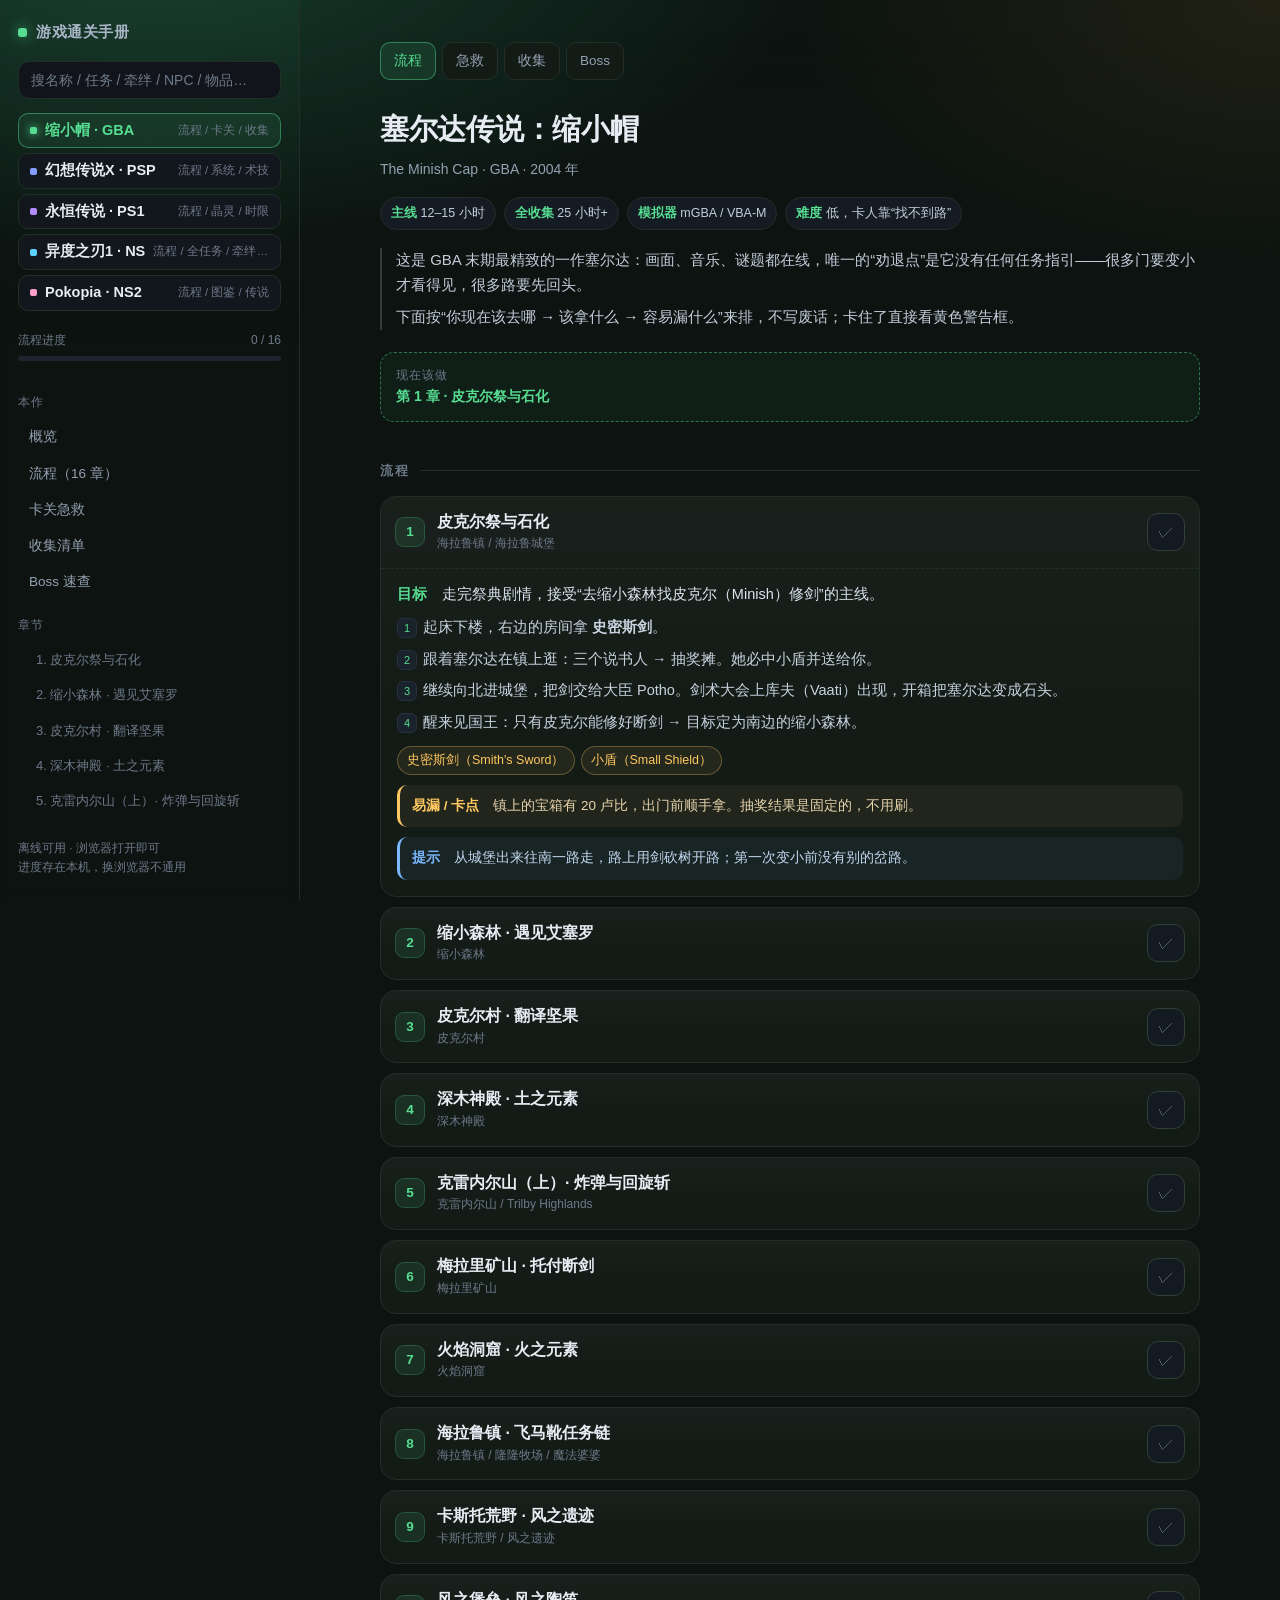
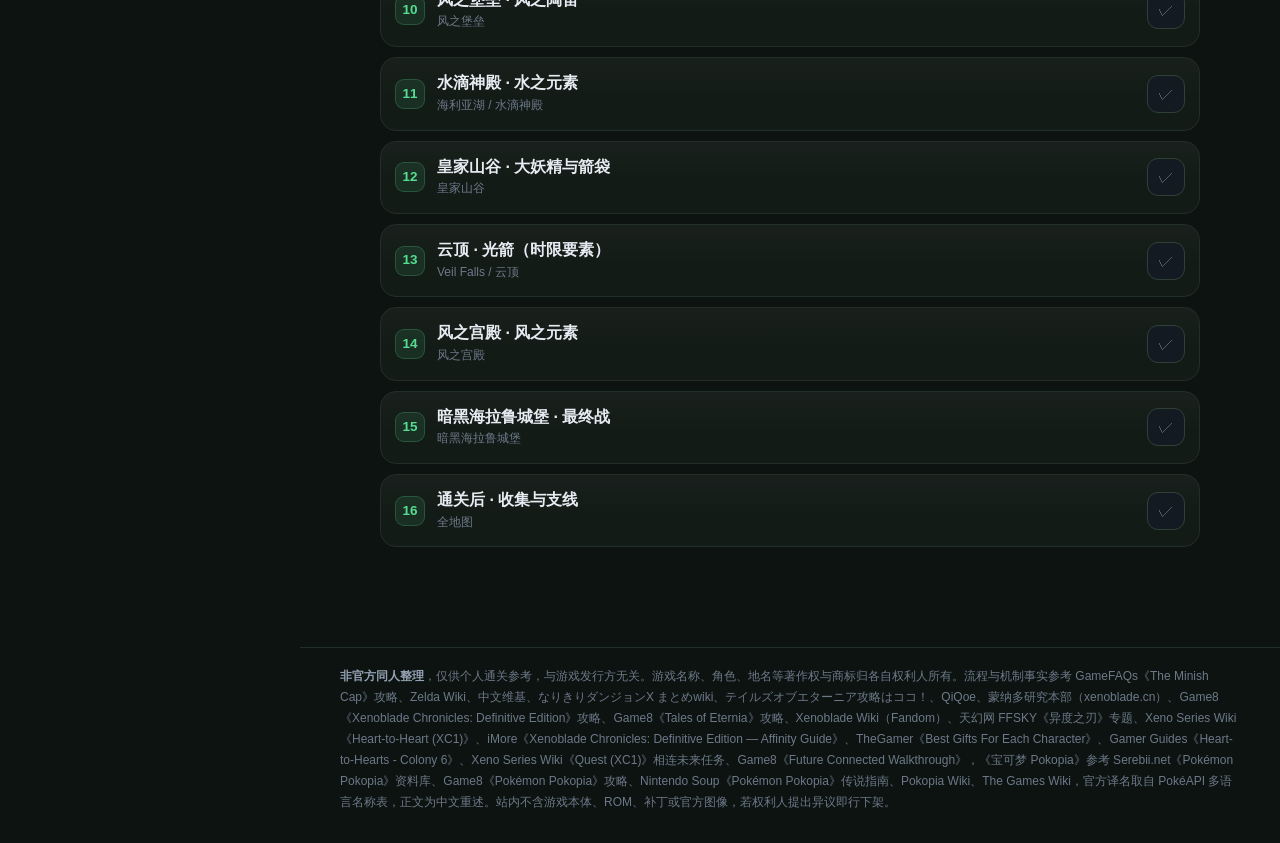
==== index.html @ f16c9466 "fix: 补全精英小队长任务链前置，修正梅妮与多萝缇亚作息 「了解梅妮」「了解多萝缇亚」需先接「精英小队长的苦恼」并由卢希奥尔派去对话才会出现；该任务本身需完成「小姑娘队长的复活」或「信赖」。同时按 " ====
<!doctype html>
<html lang="zh-CN">
<head>
<meta charset="utf-8">
<meta name="viewport" content="width=device-width,initial-scale=1,viewport-fit=cover">
<meta name="theme-color" content="#0d0f13">
<title>游戏通关手册 · 离线边玩边查</title>
<link rel="icon" type="image/svg+xml" href="data:image/svg+xml,%3Csvg xmlns='http://www.w3.org/2000/svg' viewBox='0 0 32 32'%3E%3Crect width='32' height='32' rx='7' fill='%2310161a'/%3E%3Crect x='5' y='6' width='22' height='15' rx='2.5' fill='%2356dd91'/%3E%3Cpath d='M10.5 13.5l4 4 7-7.5' fill='none' stroke='%2310161a' stroke-width='3' stroke-linecap='round' stroke-linejoin='round'/%3E%3Crect x='7' y='24' width='7' height='2.5' rx='1.25' fill='%23849cff'/%3E%3Ccircle cx='23' cy='25.25' r='2' fill='%23ffc861'/%3E%3C/svg%3E">
<link rel="stylesheet" href="assets/themes.css?v=01c5321c00">
<link rel="stylesheet" href="assets/app.css?v=72c8ff312a">
</head>
<body>
<div class="app">
  <aside class="rail">
    <div class="brand"><i></i>游戏通关手册</div>
    <div class="search"><input id="search" type="search" placeholder="搜名称 / 任务 / 牵绊 / NPC / 物品…" autocomplete="off"></div>
    <div class="gtabs" id="gtabs"></div>
    <div class="pwrap">
      <div class="ptext"><span>流程进度</span><span id="ptext">0 / 0</span></div>
      <div class="pbar"><i id="pfill"></i></div>
    </div>
    <div class="pwrap hidden" id="qpwrap">
      <div class="ptext"><span>任务进度</span><span id="qptext">0 / 0</span></div>
      <div class="pbar"><i id="qfillrail"></i></div>
    </div>
    <nav class="toc" id="toc"></nav>
    <div class="railfoot">离线可用 · 浏览器打开即可<br>进度存在本机，换浏览器不通用</div>
  </aside>
  <main class="main" id="main"></main>
  <footer class="sitefoot">
    <p><b>非官方同人整理</b>，仅供个人通关参考，与游戏发行方无关。游戏名称、角色、地名等著作权与商标归各自权利人所有。流程与机制事实参考 GameFAQs《The Minish Cap》攻略、Zelda Wiki、中文维基、なりきりダンジョンX まとめwiki、テイルズオブエターニア攻略はココ！、QiQoe、蒙纳多研究本部（xenoblade.cn）、Game8《Xenoblade Chronicles: Definitive Edition》攻略、Game8《Tales of Eternia》攻略、Xenoblade Wiki（Fandom）、天幻网 FFSKY《异度之刃》专题、Xeno Series Wiki《Heart-to-Heart (XC1)》、iMore《Xenoblade Chronicles: Definitive Edition — Affinity Guide》、TheGamer《Best Gifts For Each Character》、Gamer Guides《Heart-to-Hearts - Colony 6》、Xeno Series Wiki《Quest (XC1)》相连未来任务、Game8《Future Connected Walkthrough》，《宝可梦 Pokopia》参考 Serebii.net《Pokémon Pokopia》资料库、Game8《Pokémon Pokopia》攻略、Nintendo Soup《Pokémon Pokopia》传说指南、Pokopia Wiki、The Games Wiki，官方译名取自 PokéAPI 多语言名称表，正文为中文重述。站内不含游戏本体、ROM、补丁或官方图像，若权利人提出异议即行下架。</p>
  </footer>
</div>

<script src="games/index.js?v=c84b91ca70"></script>
<script src="games/minish.js?v=9f9f1a98af"></script>
<script src="games/topx.js?v=1f91eafa92"></script>
<script src="games/eternia.js?v=f0f1a03f9b"></script>
<script src="games/xenoblade.js?v=1e74885cb1"></script>
<script src="games/pokopia.js?v=9dfd75a14d"></script>
<script src="assets/app.js?v=1334a7f9ec"></script>
</body>
</html>
---- assets/themes.css ----
:root{--bg:#0c1310;--panel:#131b17;--panel2:#18211c;--line:#222f28;--line2:#2f4037;--acc:#56dd91;--acc2:#ffc861;--acc-ink:#052a1b;--done-title:#a7bcb0;--focus:#3d6a55;--glow1:rgba(38,124,90,.40);--glow2:rgba(150,112,40,.15);--pbar-a:#33b877;--pbar-b:#8ef0bd;--a04:rgba(86,221,145,.04);--a06:rgba(86,221,145,.06);--a09:rgba(86,221,145,.09);--a10:rgba(86,221,145,.10);--a12:rgba(86,221,145,.12);--a15:rgba(86,221,145,.15);--a22:rgba(86,221,145,.22);--a28:rgba(86,221,145,.28);--a45:rgba(86,221,145,.45);--a70:rgba(86,221,145,.70)}
body[data-game="topx"]{--bg:#0a0c15;--panel:#131728;--panel2:#191e32;--line:#242a41;--line2:#323a58;--acc:#849cff;--acc2:#ffcf70;--acc-ink:#0a1030;--done-title:#a9b4d2;--focus:#4a5a9a;--glow1:rgba(46,62,152,.45);--glow2:rgba(118,72,168,.22);--pbar-a:#5a74e0;--pbar-b:#a9b8ff;--a04:rgba(132,156,255,.04);--a06:rgba(132,156,255,.06);--a09:rgba(132,156,255,.09);--a10:rgba(132,156,255,.10);--a12:rgba(132,156,255,.12);--a15:rgba(132,156,255,.15);--a22:rgba(132,156,255,.22);--a28:rgba(132,156,255,.28);--a45:rgba(132,156,255,.45);--a70:rgba(132,156,255,.70)}
body[data-game="eternia"]{--bg:#0b0a14;--panel:#141223;--panel2:#1a1730;--line:#272342;--line2:#353056;--acc:#b48cff;--acc2:#7ee0ff;--acc-ink:#170b33;--done-title:#b3aecb;--focus:#5b4a86;--glow1:rgba(88,56,168,.44);--glow2:rgba(36,118,150,.20);--pbar-a:#8a6be0;--pbar-b:#d4bcff;--a04:rgba(180,140,255,.04);--a06:rgba(180,140,255,.06);--a09:rgba(180,140,255,.09);--a10:rgba(180,140,255,.10);--a12:rgba(180,140,255,.12);--a15:rgba(180,140,255,.15);--a22:rgba(180,140,255,.22);--a28:rgba(180,140,255,.28);--a45:rgba(180,140,255,.45);--a70:rgba(180,140,255,.70)}
body[data-game="xenoblade"]{--bg:#071018;--panel:#0e1a24;--panel2:#132330;--line:#1c2f3d;--line2:#294253;--acc:#5ad1ff;--acc2:#ffcb6b;--acc-ink:#031824;--done-title:#a5bccb;--focus:#2b5f7a;--glow1:rgba(30,112,160,.44);--glow2:rgba(170,58,58,.16);--pbar-a:#2f9fd0;--pbar-b:#9be9ff;--a04:rgba(90,209,255,.04);--a06:rgba(90,209,255,.06);--a09:rgba(90,209,255,.09);--a10:rgba(90,209,255,.10);--a12:rgba(90,209,255,.12);--a15:rgba(90,209,255,.15);--a22:rgba(90,209,255,.22);--a28:rgba(90,209,255,.28);--a45:rgba(90,209,255,.45);--a70:rgba(90,209,255,.70)}
body[data-game="pokopia"]{--bg:#140d12;--panel:#1e1520;--panel2:#261a28;--line:#33253a;--line2:#48344f;--acc:#ff9ecb;--acc2:#ffd166;--acc-ink:#2a0a1c;--done-title:#c6aebc;--focus:#7a4163;--glow1:rgba(170,70,125,.40);--glow2:rgba(90,150,120,.14);--pbar-a:#d9659f;--pbar-b:#ffc4de;--a04:rgba(255,158,203,.04);--a06:rgba(255,158,203,.06);--a09:rgba(255,158,203,.09);--a10:rgba(255,158,203,.10);--a12:rgba(255,158,203,.12);--a15:rgba(255,158,203,.15);--a22:rgba(255,158,203,.22);--a28:rgba(255,158,203,.28);--a45:rgba(255,158,203,.45);--a70:rgba(255,158,203,.70)}
---- assets/app.css ----
/* 主题变量在 assets/themes.css，由构建从各作数据的 theme 生成 */

  *{box-sizing:border-box;-webkit-tap-highlight-color:transparent}
  html,body{height:100%}
  body{
    margin:0;color:#e7ecf3;
    font:16px/1.65 -apple-system,BlinkMacSystemFont,"PingFang SC","Hiragino Sans GB","Microsoft YaHei","Noto Sans SC",sans-serif;
    background:
      radial-gradient(1100px 520px at 12% -8%, var(--glow1), transparent 62%),
      radial-gradient(900px 500px at 100% 0%, var(--glow2), transparent 55%),
      var(--bg);
    background-attachment:fixed;
  }
  .app{display:grid;grid-template-columns:300px minmax(0,1fr);min-height:100vh;min-height:100dvh}

  /* ---------- rail ---------- */
  .rail{
    position:sticky;top:0;height:100vh;height:100dvh;overflow:auto;
    display:flex;flex-direction:column;
    padding:20px 18px 24px;
    border-right:1px solid var(--line);
    background:linear-gradient(180deg, var(--a04), transparent 40%);
    backdrop-filter:blur(6px);
  }
  .rail > *{flex:none}
  .brand{display:flex;align-items:center;gap:9px;font-weight:700;letter-spacing:.04em;font-size:15px;color:#a9b6c6}
  .brand i{width:9px;height:9px;border-radius:3px;background:var(--acc);display:block;box-shadow:0 0 14px var(--a70)}
  .search{margin:16px 0 14px}
  .search input{
    width:100%;padding:10px 12px;border-radius:11px;border:1px solid var(--line);
    background:#11151b;color:#e7ecf3;font-size:14px;outline:none;
  }
  .search input:focus{border-color:var(--focus);box-shadow:0 0 0 3px var(--a10)}
  .search input::placeholder{color:#6d7989}

  .gtabs{display:flex;flex-direction:column;gap:5px;margin-bottom:16px}
  .gtab{
    display:flex;align-items:center;gap:8px;
    text-align:left;padding:7px 11px;border-radius:10px;cursor:pointer;
    border:1px solid var(--line);background:#12161d;color:#94a1b2;
    font-size:14px;line-height:1.35;transition:background-color .2s,border-color .2s;
  }
  .gtab b{display:flex;align-items:center;flex:none;font-size:14.5px;color:#e7ecf3;font-weight:600;white-space:nowrap}
  .gtab b::before{content:"";flex:none;width:7px;height:7px;border-radius:2px;margin-right:8px;background:var(--dot)}
  .gtab.on b::before{box-shadow:0 0 9px currentColor}
  .gtab span{flex:1;min-width:0;text-align:right;font-size:11.5px;color:#6d7989;white-space:nowrap;overflow:hidden;text-overflow:ellipsis}
  .gtab.on{border-color:var(--a45);background:var(--a09)}
  .gtab.on b{color:var(--acc)}

  .pwrap{margin:4px 0 18px}
  .ptext{display:flex;justify-content:space-between;font-size:12px;color:#6d7989;margin-bottom:6px}
  .pbar{height:5px;border-radius:99px;background:#1e242d;overflow:hidden}
  .pbar i{display:block;height:100%;width:0;border-radius:99px;background:linear-gradient(90deg,var(--pbar-a),var(--pbar-b));transition:width .3s}

  .toc{display:flex;flex-direction:column;gap:2px;flex:1 1 auto;min-height:0;overflow-y:auto;overscroll-behavior:contain}
  .toc .tgroup{font-size:11.5px;letter-spacing:.12em;color:#6d7989;margin:14px 0 6px;text-transform:uppercase}
  .toc a{
    display:block;padding:6px 9px;border-radius:8px;color:#94a1b2;
    text-decoration:none;font-size:13.5px;border-left:2px solid transparent;
  }
  .toc a:hover{background:#151a21;color:#e7ecf3}
  .toc a.sub{padding-left:16px;font-size:13px;color:#6d7989}
  .toc a.sub.done{color:var(--done-title);text-decoration:line-through;opacity:.65}
  .railfoot{margin-top:22px;font-size:11.5px;color:#6d7989;line-height:1.6}

  .sitefoot{grid-column:2;border-top:1px solid var(--line);padding:18px 40px 30px;
    font-size:12px;color:#6d7989;line-height:1.75}
  .sitefoot p{margin:0 auto;max-width:900px}
  .sitefoot b{color:#93a1b3;font-weight:600}

  /* ---------- main ---------- */
  .main{padding:34px 40px 90px;max-width:900px;width:100%;margin:0 auto}

  .hero h1{margin:6px 0 4px;font-size:29px;letter-spacing:-.01em}
  .hero .sub{color:#94a1b2;font-size:14px}
  .metas{display:flex;flex-wrap:wrap;gap:8px;margin:16px 0 18px}
  .meta{font-size:12.5px;color:#c3cfdd;background:#151b23;border:1px solid var(--line);padding:5px 10px;border-radius:99px}
  .meta b{color:var(--acc);font-weight:600}
  .intro{color:#c2ccd9;font-size:15px;border-left:2px solid var(--line2);padding-left:14px;margin:0 0 22px}
  .intro p{margin:0 0 8px}
  .intro p:last-child{margin:0}

  .next{
    display:flex;gap:12px;align-items:center;padding:13px 15px;margin:0 0 30px;
    border-radius:14px;border:1px dashed var(--a45);background:var(--a06);
    font-size:14px;color:#cfe0ea;
  }
  .next b{color:var(--acc)}
  .next .k{font-size:11.5px;color:#6d7989;letter-spacing:.1em}

  .ptabs{position:sticky;top:0;z-index:5;display:flex;gap:6px;overflow-x:auto;margin:0 0 18px;padding:8px 0;background:transparent;-webkit-backdrop-filter:blur(12px);backdrop-filter:blur(12px);scrollbar-width:none}
  .ptabs::-webkit-scrollbar{display:none}
  .ptab{flex:none;font:inherit;font-size:13.5px;padding:7px 13px;border-radius:10px;cursor:pointer;color:#94a1b2;background:var(--panel);border:1px solid var(--line)}
  .ptab:hover{border-color:var(--focus);color:#e7ecf3}
  .ptab.on{color:var(--acc);border-color:var(--a45);background:var(--a10)}
  .qitem,.chapter,[id]{scroll-margin-top:60px}

  h2.sec{font-size:13px;letter-spacing:.16em;color:#6d7989;text-transform:uppercase;margin:38px 0 14px;display:flex;align-items:center;gap:10px}
  h2.sec::after{content:"";flex:1;height:1px;background:var(--line)}

  /* ---------- chapter ---------- */
  .card{border:1px solid var(--line);border-radius:16px;background:linear-gradient(180deg,rgba(255,255,255,.022),transparent 55%),var(--panel);margin-bottom:10px;overflow:hidden}
  .chead{display:flex;align-items:center;gap:12px;padding:14px 14px;cursor:pointer;user-select:none}
  .cnum{
    flex:none;width:30px;height:30px;border-radius:9px;display:grid;place-items:center;
    font-size:13.5px;font-weight:700;color:var(--acc);
    background:var(--a10);border:1px solid var(--a22);
  }
  .ctitle{flex:1;min-width:0}
  .ctitle h3{margin:0;font-size:16px;font-weight:600;line-height:1.35}
  .carea{display:block;font-size:12px;color:#6d7989;margin-top:2px}
  .donebtn{
    flex:none;width:38px;height:38px;border-radius:11px;cursor:pointer;
    border:1px solid var(--line2);background:#141a21;color:#4d5a6b;font-size:16px;
  }
  .donebtn:hover{border-color:var(--focus);color:var(--acc)}
  .chapter.done{border-color:var(--a28);background:linear-gradient(180deg,var(--a04),transparent 60%),var(--panel)}
  .chapter.done .cnum{background:var(--acc);color:var(--acc-ink);border-color:var(--acc)}
  .chapter.done .donebtn{color:var(--acc);border-color:var(--a45);background:var(--a12)}
  .chapter.done h3{color:var(--done-title)}

  .cbody{display:none;padding:2px 16px 16px;border-top:1px dashed var(--line)}
  .chapter.open .cbody{display:block}
  .goal{margin:12px 0 8px;font-size:14.5px;color:#dbe4ee}
  .goal b{color:var(--acc);font-weight:600}
  .xref{color:inherit;text-decoration:underline dotted;text-decoration-color:var(--a45);text-underline-offset:3px;cursor:pointer}
  .xref:hover,.xref:focus-visible{color:var(--acc);text-decoration-color:var(--acc)}

  ol.steps{margin:8px 0 12px;padding:0;list-style:none;counter-reset:s}
  ol.steps li{position:relative;padding-left:26px;margin:7px 0;font-size:14.5px;color:#c8d2de;line-height:1.7}
  ol.steps li::before{
    counter-increment:s;content:counter(s);
    position:absolute;left:0;top:3px;width:18px;height:18px;border-radius:6px;
    display:grid;place-items:center;font-size:11px;color:var(--acc);
    background:#1a232c;border:1px solid #27313d;
  }
  .chips{display:flex;flex-wrap:wrap;gap:6px;margin:10px 0 4px}
  .chip{font-size:12.5px;padding:3px 9px;border-radius:99px;background:#1b2330;border:1px solid #2b3544;color:#a9bdd2}
  .chip.key{color:var(--acc2);border-color:rgba(255,200,97,.3);background:rgba(255,200,97,.07)}
  .jp{font-style:normal;font-size:.84em;color:#6f7b8b;letter-spacing:.01em}
  .warn,.bossbox,.tip{margin:10px 0 0;padding:10px 12px;border-radius:10px;font-size:13.5px;line-height:1.65}
  .warn{border-left:3px solid var(--acc2);background:rgba(255,200,97,.06);color:#e8d5ac}
  .bossbox{border-left:3px solid #ff8a8a;background:rgba(255,138,138,.06);color:#efc5c5}
  .tip{border-left:3px solid #7ab8ff;background:rgba(122,184,255,.06);color:#c2d7ee}
  .warn b,.bossbox b,.tip b{font-weight:700}
  .warn b{color:var(--acc2)} .bossbox b{color:#ff8a8a} .tip b{color:#7ab8ff}

  /* ---------- qa ---------- */
  details.qa{border:1px solid var(--line);border-radius:12px;background:var(--panel);margin-bottom:8px;overflow:hidden}
  details.qa summary{list-style:none;cursor:pointer;padding:14px 14px;font-size:14.5px;display:flex;gap:10px;align-items:flex-start}
  details.qa summary::-webkit-details-marker{display:none}
  details.qa summary::before{content:"?";flex:none;width:20px;height:20px;border-radius:6px;display:grid;place-items:center;font-size:12px;font-weight:700;color:var(--acc2);background:rgba(255,200,97,.1);margin-top:1px}
  details.qa p{margin:0;padding:0 16px 14px 44px;color:#b9c5d3;font-size:14px}

  /* ---------- checklist ---------- */
  .cgroup{border:1px solid var(--line);border-radius:14px;background:var(--panel);padding:6px 6px 8px;margin-bottom:10px}
  .cgroup h4{margin:8px 10px 6px;font-size:12.5px;letter-spacing:.1em;color:#6d7989;display:flex;justify-content:space-between}
  .cgroup h4 span{color:#5b6a7a;letter-spacing:0}
  .cgroup h4.full{color:var(--acc)}
  label.chk{display:flex;gap:10px;align-items:flex-start;padding:10px 10px;border-radius:9px;cursor:pointer;font-size:14px;color:#c6d1de}
  label.chk:hover{background:#181e26}
  label.chk input{
    appearance:none;flex:none;width:19px;height:19px;margin:2px 0 0;border-radius:6px;
    border:1.5px solid #38424f;background:#12171d;cursor:pointer;position:relative;
  }
  label.chk input:checked{background:var(--a15);border-color:var(--acc)}
  label.chk input:checked::after{content:"";position:absolute;left:5px;top:1.5px;width:5px;height:10px;border:solid var(--acc);border-width:0 2px 2px 0;transform:rotate(42deg)}
  label.chk input:checked ~ span{color:#6d7c88;text-decoration:line-through}

  /* ---------- quest tracker ---------- */
  .qhead{border:1px solid var(--line);border-radius:14px;background:var(--panel);padding:13px 14px;margin-bottom:10px}
  .qstats{display:flex;flex-wrap:wrap;align-items:baseline;gap:6px;font-size:13px;color:#94a1b2}
  .qstats b{font-size:18px;color:var(--acc);font-weight:700;line-height:1}
  .qstats .qmax{margin-left:auto;font-size:12px;color:#6d7989}
  .qbar{height:6px;border-radius:99px;background:#1e242d;overflow:hidden;margin:9px 0 8px}
  .qbar i{display:block;height:100%;width:0;border-radius:99px;background:linear-gradient(90deg,var(--pbar-a),var(--pbar-b));transition:width .3s}
  .qnote{font-size:12px;color:#6d7989;line-height:1.55}
  .qnote b{color:var(--acc2);font-weight:600}
  .qchips{display:flex;flex-wrap:wrap;gap:6px;margin:0 0 10px}
  .qchip{font:inherit;font-size:12.5px;padding:5px 10px;border-radius:99px;cursor:pointer;color:#94a1b2;background:#121820;border:1px solid var(--line);line-height:1.3}
  .qchip:hover{border-color:var(--focus);color:#e7ecf3}
  .qchip.on{color:var(--acc);border-color:var(--a45);background:var(--a10)}
  .qchip.sep{margin-left:auto;color:#6d7989}
  .bgroup > .warn{margin:0 0 8px}
  details.qgroup{border:1px solid var(--line);border-radius:12px;background:var(--panel);margin-bottom:8px;overflow:hidden}
  details.qgroup summary{list-style:none;cursor:pointer;padding:10px 12px;display:flex;align-items:center;gap:9px;font-size:13px;color:#a9b6c6;user-select:none}
  details.qgroup summary::-webkit-details-marker{display:none}
  details.qgroup summary::before{content:"▸";flex:none;color:var(--acc);font-size:11px;transition:transform .15s;display:inline-block}
  details.qgroup[open] summary::before{transform:rotate(90deg)}
  details.qgroup summary .qarea{font-weight:600;color:#dbe4ee}
  details.qgroup summary .qcnt{margin-left:auto;font-size:12px;color:#6d7989;font-variant-numeric:tabular-nums}
  details.qgroup summary .qcnt.full{color:var(--acc)}
  details.qgroup .qitems{padding:0 6px 6px;border-top:1px dashed var(--line)}
  label.qitem{padding:8px 9px;align-items:flex-start}
  label.qitem .qbody{flex:1;min-width:0;display:block}
  label.qitem .qname{display:block;font-size:14px;color:#c6d1de;line-height:1.45}
  label.qitem .qmeta{display:flex;flex-wrap:wrap;align-items:center;gap:5px;margin-top:3px;font-size:11.5px;color:#6d7989;line-height:1.5}
  label.qitem .qreward{display:block;margin-top:2px;font-size:11.5px;color:#8f9dab;line-height:1.55}
  label.qitem .qcond{display:block;margin-top:2px;font-size:11.5px;color:#7f93a6;line-height:1.55}
  label.qitem .qobj{display:block;margin-top:1px;font-size:11.5px;color:#77828e;line-height:1.55}
  label.qitem .qgiver{color:#8593a4}
  label.qitem .qdeadline{color:#d9b979}
  .btem{padding:8px 9px;border-radius:9px}
  .btem:hover{background:#181e26}
  .bhead{display:flex;flex-wrap:wrap;align-items:center;gap:6px}
  .bhead b{font-size:14px;color:#c6d1de;line-height:1.45}
  .bhp{font-size:11.5px;color:#6d7989}
  .dchips{display:flex;flex-wrap:wrap;gap:4px;margin-top:5px}
  .dchip{font-size:11px;line-height:1.5;padding:1px 5px;border-radius:5px;background:var(--a06);border:1px solid var(--line);color:#8f9dab}
  .dchip[data-k="素材"]{color:#9fc7a0}
  .dchip[data-k="U武器"],.dchip[data-k="U装备"]{color:#d9b979}
  .dchip[data-k="战技书"]{color:#c7a6ff}
  .qbadge.lv{color:#9fc7ff;background:rgba(122,184,255,.08);border-color:rgba(122,184,255,.28)}
  .sblock{margin:0 0 26px}
  .ssec{display:flex;align-items:baseline;gap:8px;font-size:16px;color:var(--acc);margin:0 0 8px}
  .ssec span{font-size:12px;color:#6d7989}
  .sitem{padding:7px 9px;border-radius:9px}
  .sitem:hover{background:#181e26}
  .sitem b{display:block;font-size:13.5px;color:#c6d1de;line-height:1.45}
  .smeta{display:block;margin-top:2px;font-size:11.5px;color:#7f93a6;line-height:1.5}
  .sdesc{display:block;margin-top:2px;font-size:11.5px;color:#77828e;line-height:1.55}
  label.fitem{padding:8px 9px;align-items:flex-start}
  label.fitem .qbody{flex:1;min-width:0;display:block}
  label.fitem .qname{display:block;font-size:14px;color:#c6d1de;line-height:1.45}
  label.fitem .qmeta{display:flex;flex-wrap:wrap;align-items:center;gap:5px;margin-top:3px;font-size:11.5px;color:#6d7989;line-height:1.5}
  label.fitem .qreward{display:block;margin-top:2px;font-size:11.5px;color:#8f9dab;line-height:1.55}
  label.fitem .qcond{display:block;margin-top:2px;font-size:11.5px;color:#7f93a6;line-height:1.55}
  label.fitem .qobj{display:block;margin-top:1px;font-size:11.5px;color:#77828e;line-height:1.55}
  .qbadge{font-style:normal;font-size:10.5px;line-height:1.4;padding:1px 5px;border-radius:5px;border:1px solid transparent;white-space:nowrap}
  .qbadge.t{color:var(--acc2);background:rgba(255,200,97,.08);border-color:rgba(255,200,97,.28)}
  .qbadge.x{color:#ff9d9d;background:rgba(255,138,138,.08);border-color:rgba(255,138,138,.3)}
  .qbadge.s{color:#9fc7ff;background:rgba(122,184,255,.08);border-color:rgba(122,184,255,.28)}
  .qbadge.ns2{color:#c7a6ff;background:rgba(180,140,255,.09);border-color:rgba(180,140,255,.3)}
  .qbadge.night{color:#8fd8c8;background:rgba(143,216,200,.08);border-color:rgba(143,216,200,.28)}
  .qbadge.v{color:#9aa7b6;background:#151d26;border-color:#2a3543;cursor:help}
  label.qitem.locked{opacity:.5}
  label.qitem.locked .qname{text-decoration:line-through}
  label.qitem.locked input{cursor:not-allowed}
  .qfoot{font-size:11.5px;color:#6d7989;line-height:1.6;margin:2px 2px 12px}
  .qfoot .star{color:var(--acc2)}

  /* ---------- tips & item catalog ---------- */
  .tipgrid{display:grid;grid-template-columns:repeat(auto-fit,minmax(250px,1fr));gap:8px;margin-bottom:12px;align-items:start}
  .tipcard{border:1px solid var(--line);border-radius:12px;background:var(--panel);padding:10px 14px}
  .tipcard summary{list-style:none;cursor:pointer}
  .tipcard summary::-webkit-details-marker{display:none}
  .tipcard h4{margin:0;font-size:13.5px;color:var(--acc)}
  .tipcard p{margin:6px 0 0;font-size:13.5px;color:#b9c5d3;line-height:1.65}
  .citem{display:flex;gap:10px;align-items:flex-start;padding:7px 9px;border-radius:8px;font-size:13.5px;color:#c6d1de}
  .citem:hover{background:#181e26}
  .citem .cname{flex:1;min-width:0;line-height:1.45}
  .citem .cmeta{flex:none;max-width:55%;text-align:right;font-size:11.5px;color:#6d7989;line-height:1.5}
  .citem .cprice{color:var(--acc2)}
  .citem .cuser{color:#a9bdd2}
  .citem .cneed{display:none;margin-left:6px}
  .citem.need .cneed{display:inline}
  .ctag{display:inline-block;margin-left:4px;padding:0 5px;border-radius:99px;background:var(--a10);color:var(--acc);font-size:10.5px;line-height:1.6;white-space:nowrap}
  .citem .cen{color:#6d7989;font-size:11.5px;margin-left:6px;font-weight:400}
  #items .citem .cmeta{max-width:74%}
  #items .citem .ctags{display:block;margin-top:2px}
  @media (max-width:600px){
    .citem{flex-wrap:wrap}
    .citem .cmeta{max-width:none;text-align:left}
  }

  /* ---------- boss ---------- */
  .bossrow{display:grid;grid-template-columns:170px 1fr;gap:12px;padding:11px 14px;border-bottom:1px solid var(--line);font-size:14px}
  .bossrow:last-child{border-bottom:0}
  .bossrow .bn{color:#f0c9c9;font-weight:600}
  .bossrow .bn small{display:block;color:#6d7989;font-weight:400;font-size:12px;margin-top:2px}
  .bossrow .bt{color:#bcc8d6}

  .hidden{display:none !important}
  .nores{padding:24px;text-align:center;color:#6d7989;font-size:14px}

  @media (max-width:880px){
    .app{grid-template-columns:minmax(0,1fr)}
    .rail{position:static;height:auto;display:block;overflow:visible;border-right:0;border-bottom:1px solid var(--line);padding:14px 14px 12px}
    .brand{font-size:13px}
    .gtabs{flex-direction:row;gap:6px;margin-bottom:12px;overflow-x:auto;overscroll-behavior-x:contain;scrollbar-width:none;padding-bottom:2px}
    .gtabs::-webkit-scrollbar{display:none}
    .gtab{flex:none;padding:7px 10px}
    .gtab b{font-size:13px}
    .gtab span{display:none}
    .pwrap{margin-bottom:12px}
    .toc{display:none}
    .railfoot{display:none}
    .main{padding:22px 16px 80px;max-width:none}
    .ptab{padding:6px 10px;font-size:13px}
    .sitefoot{grid-column:1;padding:16px 16px 26px}
    .hero h1{font-size:24px}
    .bossrow{grid-template-columns:1fr;gap:4px}
  }
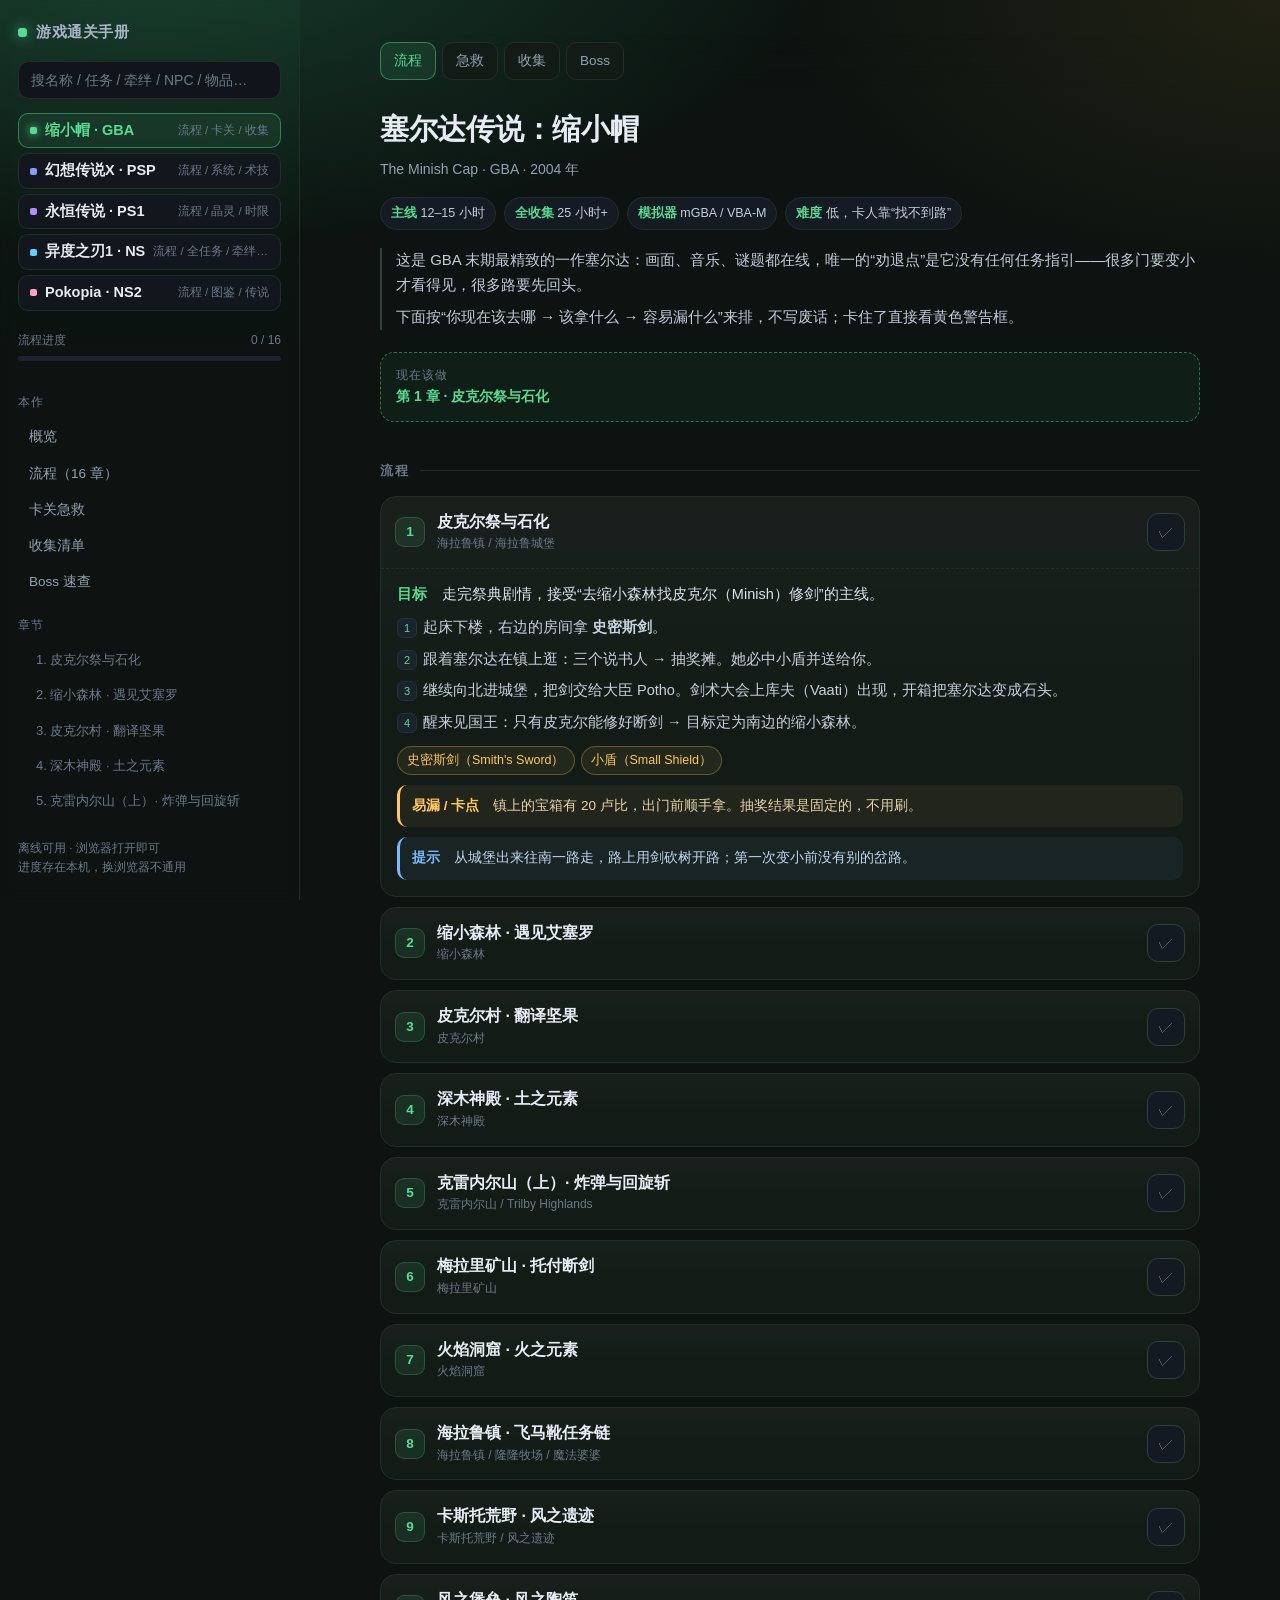
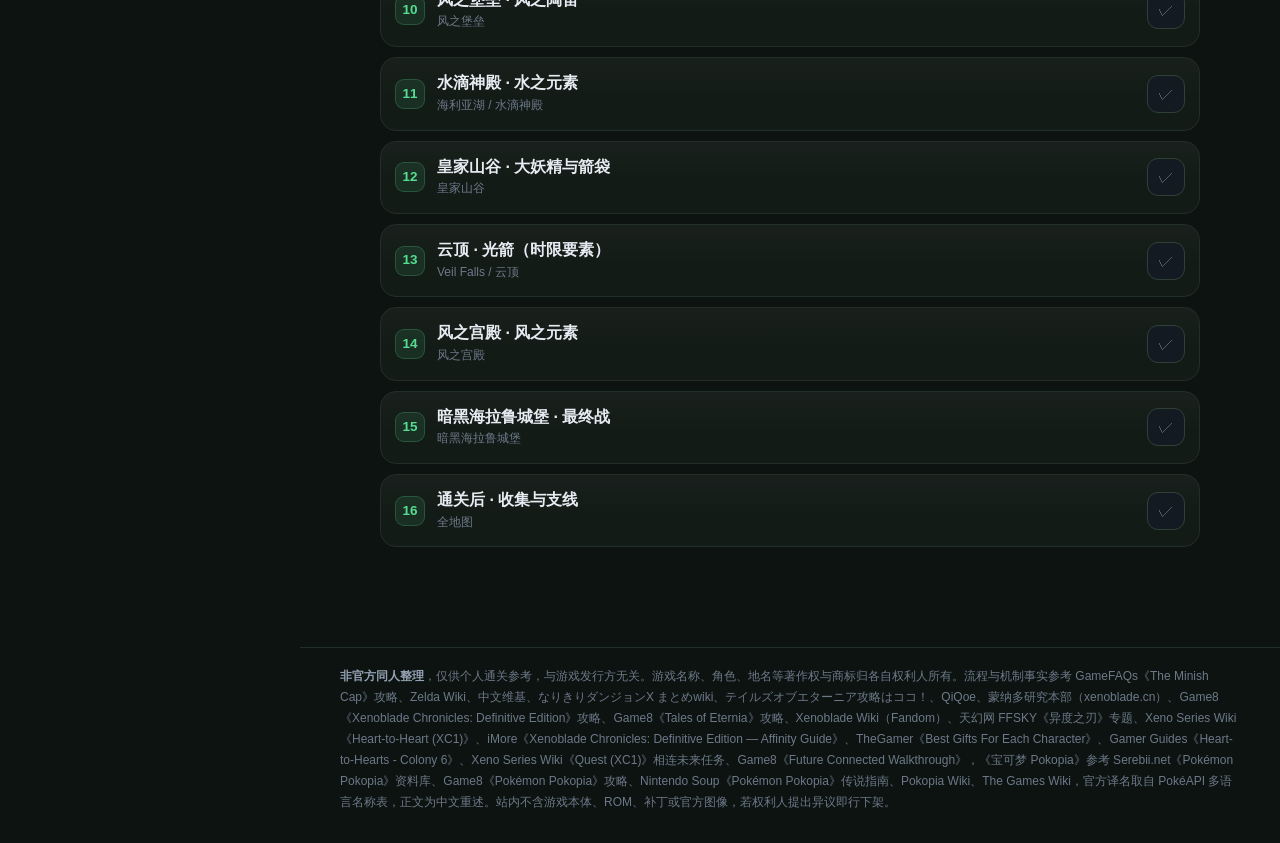
==== commit bfd3e2e0: "fix: 统一大小姐与婚约系列目标中的角色名 普通版任务的目标沿用了另一个版本的角色名：大小姐对决、大小姐的报恩里的「梅奇希里亚」改为「莓酱酱」，不要告诉爸爸里的「安·银」改为「簪·银」，婚约试炼里的" ====
--- a/index.html
+++ b/index.html
@@ -7,7 +7,7 @@
 <title>游戏通关手册 · 离线边玩边查</title>
 <link rel="icon" type="image/svg+xml" href="data:image/svg+xml,%3Csvg xmlns='http://www.w3.org/2000/svg' viewBox='0 0 32 32'%3E%3Crect width='32' height='32' rx='7' fill='%2310161a'/%3E%3Crect x='5' y='6' width='22' height='15' rx='2.5' fill='%2356dd91'/%3E%3Cpath d='M10.5 13.5l4 4 7-7.5' fill='none' stroke='%2310161a' stroke-width='3' stroke-linecap='round' stroke-linejoin='round'/%3E%3Crect x='7' y='24' width='7' height='2.5' rx='1.25' fill='%23849cff'/%3E%3Ccircle cx='23' cy='25.25' r='2' fill='%23ffc861'/%3E%3C/svg%3E">
 <link rel="stylesheet" href="assets/themes.css?v=01c5321c00">
-<link rel="stylesheet" href="assets/app.css?v=72c8ff312a">
+<link rel="stylesheet" href="assets/app.css?v=97839ff56c">
 </head>
 <body>
 <div class="app">
@@ -36,8 +36,8 @@
 <script src="games/minish.js?v=9f9f1a98af"></script>
 <script src="games/topx.js?v=1f91eafa92"></script>
 <script src="games/eternia.js?v=f0f1a03f9b"></script>
-<script src="games/xenoblade.js?v=1e74885cb1"></script>
+<script src="games/xenoblade.js?v=dfb26b25f8"></script>
 <script src="games/pokopia.js?v=9dfd75a14d"></script>
-<script src="assets/app.js?v=1334a7f9ec"></script>
+<script src="assets/app.js?v=c80596ec4d"></script>
 </body>
 </html>
--- a/assets/app.css
+++ b/assets/app.css
@@ -198,6 +198,7 @@
   label.qitem .qreward{display:block;margin-top:2px;font-size:11.5px;color:#8f9dab;line-height:1.55}
   label.qitem .qcond{display:block;margin-top:2px;font-size:11.5px;color:#7f93a6;line-height:1.55}
   label.qitem .qobj{display:block;margin-top:1px;font-size:11.5px;color:#77828e;line-height:1.55}
+  label.qitem .qimpact{display:block;margin-top:2px;font-size:11.5px;color:#d9b979;line-height:1.55}
   label.qitem .qgiver{color:#8593a4}
   label.qitem .qdeadline{color:#d9b979}
   .btem{padding:8px 9px;border-radius:9px}
@@ -231,6 +232,9 @@
   .qbadge.x{color:#ff9d9d;background:rgba(255,138,138,.08);border-color:rgba(255,138,138,.3)}
   .qbadge.s{color:#9fc7ff;background:rgba(122,184,255,.08);border-color:rgba(122,184,255,.28)}
   .qbadge.ns2{color:#c7a6ff;background:rgba(180,140,255,.09);border-color:rgba(180,140,255,.3)}
+  .qbadge.lock{color:#ffb86b;background:rgba(255,184,107,.08);border-color:rgba(255,184,107,.3)}
+  .qbadge.chapter{color:#9fc7ff;background:rgba(122,184,255,.08);border-color:rgba(122,184,255,.28)}
+  .qbadge.chapter{color:#9fc7ff;background:rgba(122,184,255,.08);border-color:rgba(122,184,255,.28)}
   .qbadge.night{color:#8fd8c8;background:rgba(143,216,200,.08);border-color:rgba(143,216,200,.28)}
   .qbadge.v{color:#9aa7b6;background:#151d26;border-color:#2a3543;cursor:help}
   label.qitem.locked{opacity:.5}
